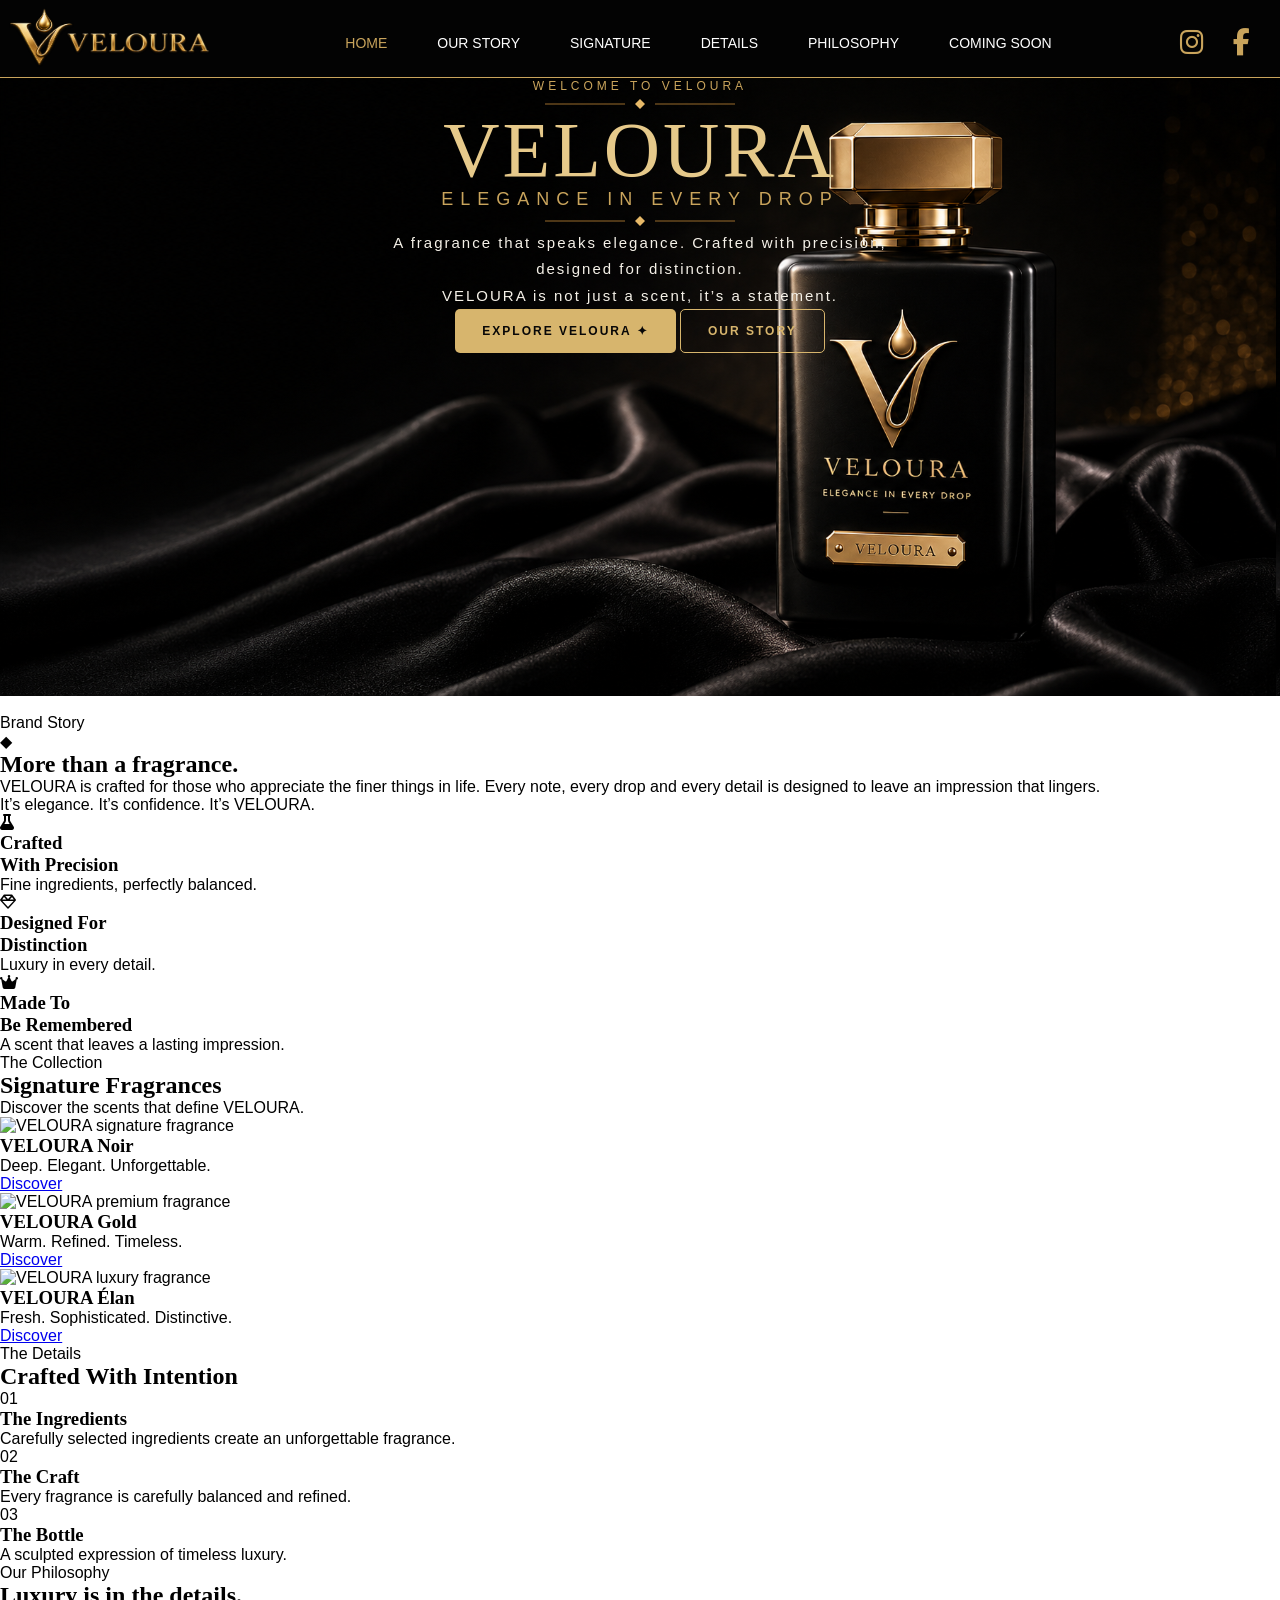
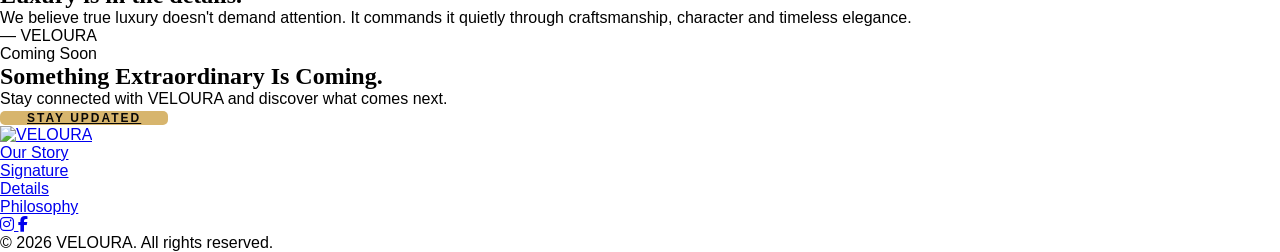
==== index.html @ 7c8a2b3c "Complete with the Hero-text styling" ====
<!doctype html>
<html lang="en">
  <head>
    <meta charset="UTF-8" />

    <meta name="viewport" content="width=device-width, initial-scale=1.0" />

    <meta
      name="description"
      content="VELOURA — Elegance in Every Drop. A luxury fragrance crafted with precision and designed for distinction."
    />

    <meta name="author" content="VELOURA" />

    <title>VELOURA | Elegance in Every Drop</title>

    <link rel="preconnect" href="https://fonts.googleapis.com" />

    <link rel="preconnect" href="https://fonts.gstatic.com" crossorigin />

    <link
      href="https://fonts.googleapis.com/css2?family=Playfair+Display:wght@400;500;600;700&family=Poppins:wght@300;400;500;600&display=swap"
      rel="stylesheet"
    />

    <link
      rel="stylesheet"
      href="https://cdnjs.cloudflare.com/ajax/libs/font-awesome/6.7.2/css/all.min.css"
    />

    <link rel="stylesheet" href="style.css" />
    <link rel="icon" href="Main logo.png" />
  </head>

  <body>
    <header class="site-header">
      <nav class="navbar" aria-label="Main navigation">
        <a href="index.html" class="logo" aria-label="VELOURA Home">
          <img src="Small logo.png" alt="VELOURA" />
        </a>

        <ul class="nav-list">
          <li class="nav-item">
            <a href="#home" class="nav-link" id="active"> Home </a>
          </li>

          <li class="nav-item">
            <a href="#story" class="nav-link"> Our Story </a>
          </li>

          <li class="nav-item">
            <a href="#signature" class="nav-link"> Signature </a>
          </li>

          <li class="nav-item">
            <a href="#details" class="nav-link"> Details </a>
          </li>

          <li class="nav-item">
            <a href="#philosophy" class="nav-link"> Philosophy </a>
          </li>

          <li class="nav-item">
            <a href="#coming-soon" class="nav-link"> Coming Soon </a>
          </li>
        </ul>

        <div class="social-links">
          <a href="#" class="social-link" aria-label="VELOURA Instagram">
            <i class="fa-brands fa-instagram"></i>
          </a>

          <a href="#" class="social-link" aria-label="VELOURA Facebook">
            <i class="fa-brands fa-facebook-f"></i>
          </a>
        </div>
      </nav>
    </header>

    <main>
      <section class="hero" id="home" aria-labelledby="hero-title">
        <div class="hero-background">
          <div class="hero-content">
            <!-- Small Heading -->
            
            <p class="hero-eyebrow">Welcome to VELOURA</p>
            
            <!-- Decorative Divider -->
            
            <div class="hero-divider" aria-hidden="true">
              <img src="Vector group.png" alt="vector group">
            </div>
            
            <!-- Main Heading -->
            
            <h1 id="hero-title">VELOURA</h1>
            
            <!-- Tagline -->
            
            <p class="hero-tagline">Elegance in Every Drop</p>

            <!-- Decorative Divider -->
            
            <div class="hero-divider" aria-hidden="true">
              <img src="Vector group.png" alt="vector group">
            </div>
            
            <!-- Description -->

            <p class="hero-description">
              A fragrance that speaks elegance. Crafted with precision,<br>designed
              for distinction.

              <br />

              VELOURA is not just a scent, it’s a statement.
            </p>
            
            <div class="hero-actions">
              <button href="#signature" class="btn btn-primary">Explore VELOURA ✦</button>
              <button href="#story" class="btn btn-secondary"> Our Story </button>
            </div>
          </div>
        </div>
      </section>

      <section class="brand-story" id="story" aria-labelledby="story-title">
        <div class="brand-story-container">
          <!-- =========================
                       LARGE LOGO
                ========================== -->

          <div class="brand-logo">
            <img src="./assets/logo-mark.svg" alt="" aria-hidden="true" />
          </div>

          <div class="story-content">
            <p class="section-eyebrow">Brand Story</p>

            <div class="section-divider" aria-hidden="true">
              <span></span>

              <span class="divider-diamond"> ◆ </span>

              <span></span>
            </div>

            <h2 id="story-title">More than a fragrance.</h2>

            <p class="story-description">
              VELOURA is crafted for those who appreciate the finer things in
              life. Every note, every drop and every detail is designed to leave
              an impression that lingers.
            </p>

            <p class="story-highlight">
              It’s elegance. It’s confidence. It’s VELOURA.
            </p>
          </div>
          <div class="brand-values">
            <!-- VALUE 01 -->

            <article class="value-card">
              <div class="value-icon" aria-hidden="true">
                <i class="fa-solid fa-flask"></i>
              </div>

              <h3>
                Crafted
                <br />
                With Precision
              </h3>

              <p>Fine ingredients, perfectly balanced.</p>
            </article>

            <!-- VALUE 02 -->

            <article class="value-card">
              <div class="value-icon" aria-hidden="true">
                <i class="fa-regular fa-gem"></i>
              </div>

              <h3>
                Designed For
                <br />
                Distinction
              </h3>

              <p>Luxury in every detail.</p>
            </article>

            <!-- VALUE 03 -->

            <article class="value-card">
              <div class="value-icon" aria-hidden="true">
                <i class="fa-solid fa-crown"></i>
              </div>

              <h3>
                Made To
                <br />
                Be Remembered
              </h3>

              <p>A scent that leaves a lasting impression.</p>
            </article>
          </div>
        </div>
      </section>

      <section
        class="signature"
        id="signature"
        aria-labelledby="signature-title"
      >
        <div class="container">
          <header class="section-header">
            <p class="section-eyebrow">The Collection</p>

            <h2 id="signature-title">Signature Fragrances</h2>

            <p>Discover the scents that define VELOURA.</p>
          </header>

          <div class="product-grid">
            <!-- PRODUCT 01 -->

            <article class="product-card">
              <div class="product-image">
                <img
                  src="./assets/product-01.webp"
                  alt="VELOURA signature fragrance"
                  loading="lazy"
                />
              </div>

              <div class="product-content">
                <h3>VELOURA Noir</h3>

                <p>Deep. Elegant. Unforgettable.</p>

                <a href="#"> Discover </a>
              </div>
            </article>

            <!-- PRODUCT 02 -->

            <article class="product-card">
              <div class="product-image">
                <img
                  src="./assets/product-02.webp"
                  alt="VELOURA premium fragrance"
                  loading="lazy"
                />
              </div>

              <div class="product-content">
                <h3>VELOURA Gold</h3>

                <p>Warm. Refined. Timeless.</p>

                <a href="#"> Discover </a>
              </div>
            </article>

            <!-- PRODUCT 03 -->

            <article class="product-card">
              <div class="product-image">
                <img
                  src="./assets/product-03.webp"
                  alt="VELOURA luxury fragrance"
                  loading="lazy"
                />
              </div>

              <div class="product-content">
                <h3>VELOURA Élan</h3>

                <p>Fresh. Sophisticated. Distinctive.</p>

                <a href="#"> Discover </a>
              </div>
            </article>
          </div>
        </div>
      </section>

      <section class="details" id="details" aria-labelledby="details-title">
        <div class="container">
          <header class="section-header">
            <p class="section-eyebrow">The Details</p>

            <h2 id="details-title">Crafted With Intention</h2>
          </header>

          <div class="details-grid">
            <article class="detail-card">
              <span class="detail-number"> 01 </span>

              <h3>The Ingredients</h3>

              <p>
                Carefully selected ingredients create an unforgettable
                fragrance.
              </p>
            </article>

            <article class="detail-card">
              <span class="detail-number"> 02 </span>

              <h3>The Craft</h3>

              <p>Every fragrance is carefully balanced and refined.</p>
            </article>

            <article class="detail-card">
              <span class="detail-number"> 03 </span>

              <h3>The Bottle</h3>

              <p>A sculpted expression of timeless luxury.</p>
            </article>
          </div>
        </div>
      </section>

      <section
        class="philosophy"
        id="philosophy"
        aria-labelledby="philosophy-title"
      >
        <div class="container philosophy-content">
          <p class="section-eyebrow">Our Philosophy</p>

          <h2 id="philosophy-title">Luxury is in the details.</h2>

          <p>
            We believe true luxury doesn't demand attention. It commands it
            quietly through craftsmanship, character and timeless elegance.
          </p>

          <span class="philosophy-signature"> — VELOURA </span>
        </div>
      </section>

      <section
        class="coming-soon"
        id="coming-soon"
        aria-labelledby="coming-soon-title"
      >
        <div class="container coming-soon-content">
          <p class="section-eyebrow">Coming Soon</p>

          <h2 id="coming-soon-title">Something Extraordinary Is Coming.</h2>

          <p>Stay connected with VELOURA and discover what comes next.</p>

          <a href="#newsletter" class="btn btn-primary"> Stay Updated </a>
        </div>
      </section>
    </main>

    <footer class="site-footer">
      <div class="footer-container">
        <!-- Footer Logo -->

        <a href="#home" class="footer-logo" aria-label="VELOURA Home">
          <img src="./assets/logo.svg" alt="VELOURA" />
        </a>

        <!-- Footer Navigation -->

        <nav class="footer-nav" aria-label="Footer navigation">
          <ul>
            <li>
              <a href="#story"> Our Story </a>
            </li>

            <li>
              <a href="#signature"> Signature </a>
            </li>

            <li>
              <a href="#details"> Details </a>
            </li>

            <li>
              <a href="#philosophy"> Philosophy </a>
            </li>
          </ul>
        </nav>

        <!-- Footer Social -->

        <div class="footer-social">
          <a href="#" aria-label="Instagram">
            <i class="fa-brands fa-instagram"></i>
          </a>

          <a href="#" aria-label="Facebook">
            <i class="fa-brands fa-facebook-f"></i>
          </a>
        </div>
      </div>

      <!-- Copyright -->

      <div class="footer-bottom">
        <p>&copy; 2026 VELOURA. All rights reserved.</p>
      </div>
    </footer>
    <script src="./js/main.js" defer></script>
  </body>
</html>
---- style.css ----
*{
    padding: 0px;
    margin: 0px;
    font-family: "Inter" , sans-serif;
}

:root {
    /* ═══════════════════════════════════════
       VELOURA — GLOBAL COLOR SYSTEM
       ═══════════════════════════════════════ */

    /* ───── Background Colors ───── */
    --bg-primary: #080707;          /* Main website background */
    --bg-navbar: #030303;           /* Navbar */
    --bg-secondary: #11100E;        /* Secondary sections */
    --bg-surface: #171512;          /* Cards / panels */
    --bg-elevated: #211D17;         /* Hover / elevated surfaces */
    --bg-deep: #050505;             /* Deep black areas */


    /* ───── Gold / Brand Colors ───── */
    --gold-primary: #C9A45C;        /* Main gold */
    --gold-light: #E6C98A;          /* Headings / highlights */
    --gold-champagne: #F0D7A0;      /* Bright luxury gold */
    --gold-button: #D7B56D;         /* Primary button */
    --gold-dark: #806735;           /* Borders / muted gold */
    --gold-line: #4B3B20;           /* Thin dividers */
    --gold-glow: rgba(201, 164, 92, 0.25);


    /* ───── Text Colors ───── */
    --text-primary: #F5F1E8;        /* Main text */
    --text-secondary: #B8B1A4;      /* Body / secondary text */
    --text-muted: #817A6E;          /* Muted text */
    --text-dark: #080707;           /* Text on gold buttons */


    /* ───── Border Colors ───── */
    --border-gold: #806735;
    --border-subtle: #2A241B;
    --border-light: rgba(201, 164, 92, 0.28);


    /* ───── Effects ───── */
    --shadow-luxury: 0 20px 60px rgba(0, 0, 0, 0.45);
    --shadow-gold: 0 0 30px rgba(201, 164, 92, 0.12);


    /* ───── Overlay Colors ───── */
    --overlay-dark: rgba(0, 0, 0, 0.55);
    --overlay-navbar: rgba(3, 3, 3, 0.92);
}

h1,h2,h3{
    font-family: "Cormorant Gamorant" , serif;
}

::-webkit-scrollbar {
    width: 7px;
}

::-webkit-scrollbar-track {
    background: #050505;
}

::-webkit-scrollbar-thumb {
    background: #C99A45;
    border-radius: 10px;
}

.navbar{
    background: var(--bg-navbar);
    display: flex;
    justify-content: space-between;
    align-items: center;
    border-bottom: 1px solid var(--gold-primary);
}

.nav-list{
    display: flex;
    justify-content: center;
    align-items: center;
    gap: 50px;
    margin-top: 9px;
    list-style: none;
    text-transform: uppercase;
}

.nav-item a{

    font-size: 14px;
    text-decoration: none;
    color: white;
}

#active{
    color: var(--gold-primary);
}

.social-links{
    display: flex;
    justify-content: center;
    align-items: center;
    margin-top: 9px;
    gap: 29px;
    margin-right: 30px;
}

.social-link{
    color: var(--gold-primary);
    font-size: 27px;
}

.logo img{
    width: 217px;
    height: 73px;
}

.hero-background{
    background: url(Hero-img.png);
    width: 100%;
    height: 618px;
    background-size: contain;
    color: white;
}

.hero-content{
    text-align: center;
}

.hero-eyebrow{
    text-transform: uppercase;
    font-size: 12px;
    font-weight: 500;
    letter-spacing: 4px;
    line-height: 1.4;
    color: var(--gold-primary);
}

#hero-title{
    font-size: 78px;
    font-weight: 500;
    color: var(--gold-light);
    letter-spacing: 3px;
    line-height: 0.95;
}

.hero-tagline{
    font-size: 18px;
    font-weight: 500;
    color: var(--gold-primary);
    letter-spacing: 7px;
    text-transform: uppercase;
    line-height: 1.4;
}

.hero-description{
    font-size: 15px;
    font-weight: 400;
    line-height: 1.75;
    letter-spacing: 2px;
    color: var(--text-primary);
}

.btn{
    font-size: 12px;
    font-weight: 600;
    letter-spacing: 2px;
    text-transform: uppercase;
    border-radius: 5px;
    cursor: pointer;
    padding: 0 27px;
}

.btn-primary{
    background: var(--gold-button);
    height: 44px;
    border: none;
    color: var(--text-dark);
}

.btn-secondary{
    background: transparent;
    height: 44px;
    border: 1.5px solid var(--gold-button);
    color: var(--gold-button);
}
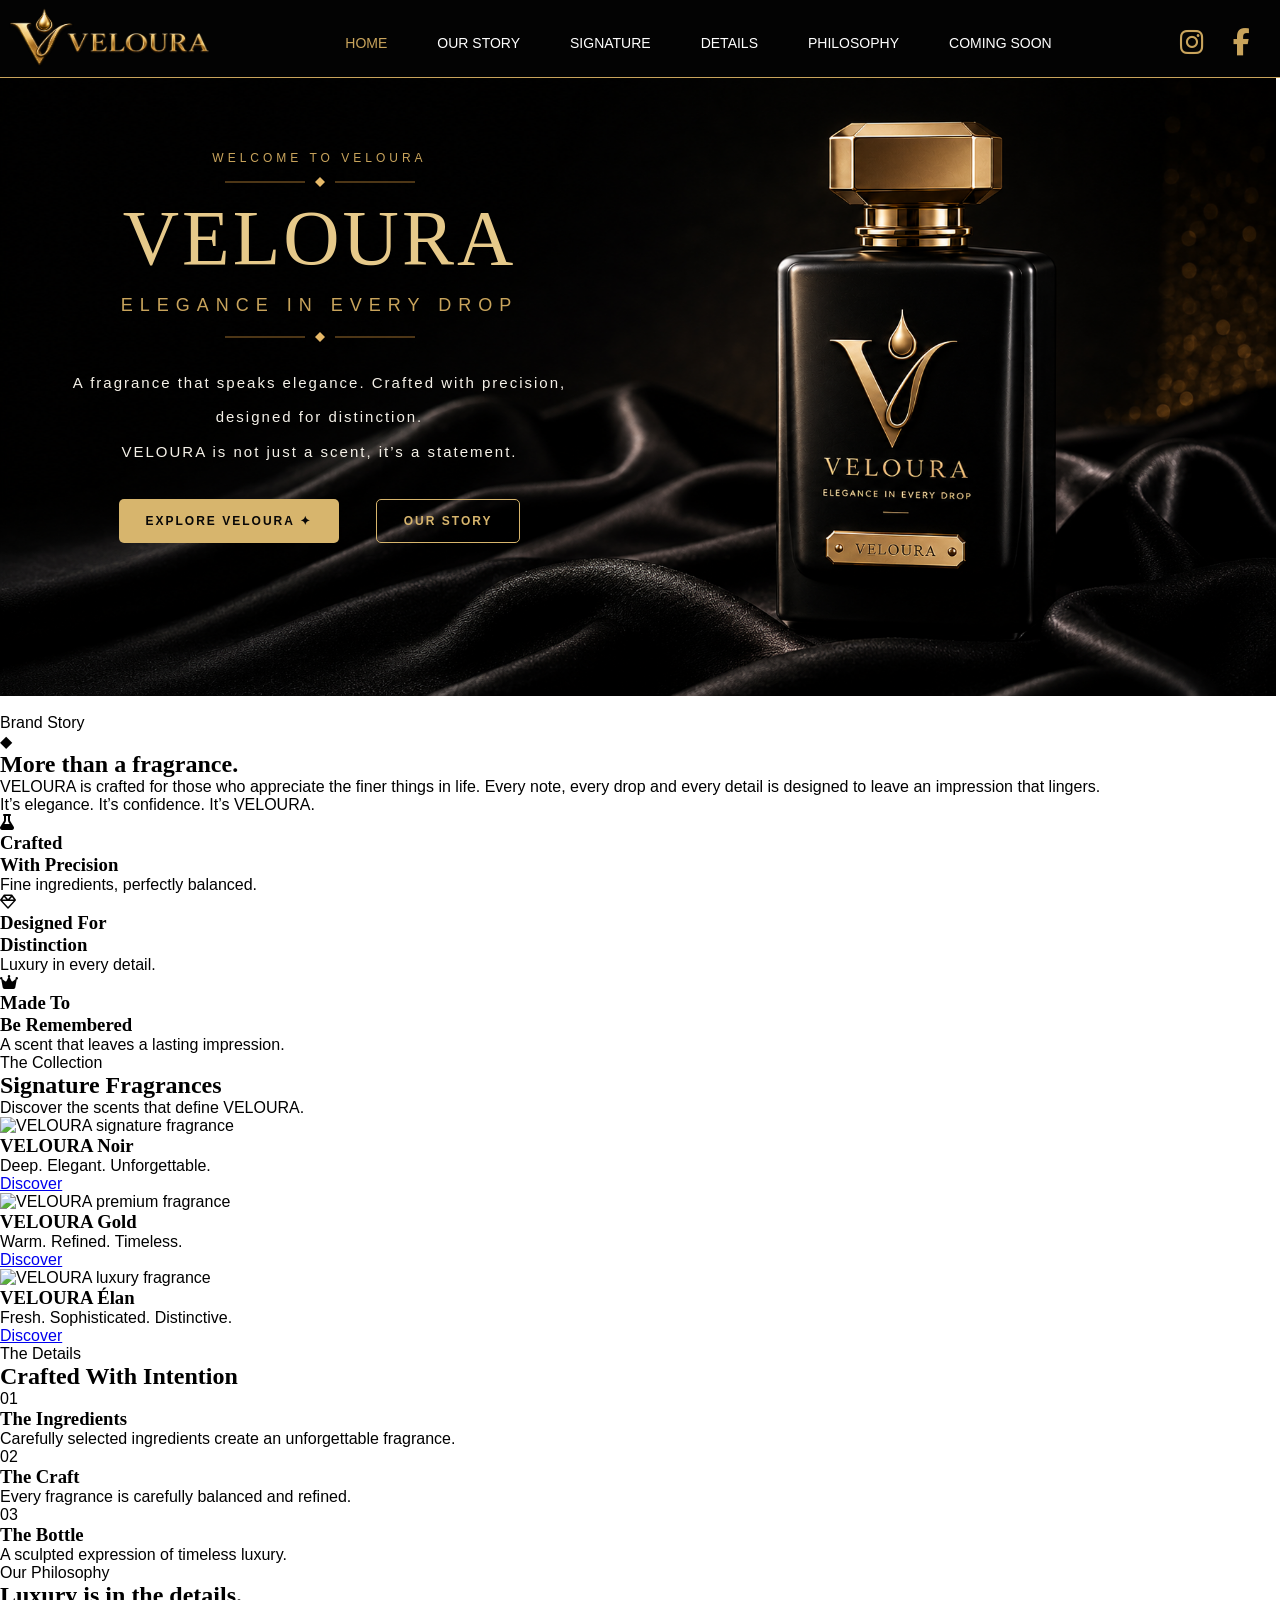
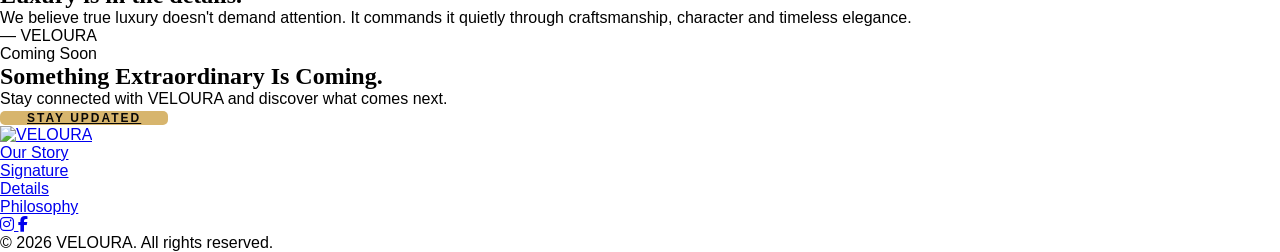
==== commit 8e100084: "Start making the navbar and hero-content responsive" ====
--- a/index.html
+++ b/index.html
@@ -73,7 +73,11 @@
           <a href="#" class="social-link" aria-label="VELOURA Facebook">
             <i class="fa-brands fa-facebook-f"></i>
           </a>
-        </div>
+          <aside class="side-bar social-link">
+            <i class="fa-solid fa-bars"></i>          
+          </aside>
+        </div>
+        
       </nav>
     </header>
 
@@ -123,6 +127,7 @@
           </div>
         </div>
       </section>
+
 
       <section class="brand-story" id="story" aria-labelledby="story-title">
         <div class="brand-story-container">
--- a/style.css
+++ b/style.css
@@ -93,6 +93,10 @@
     color: white;
 }
 
+.side-bar{
+    display: none;
+}
+
 #active{
     color: var(--gold-primary);
 }
@@ -118,14 +122,18 @@
 
 .hero-background{
     background: url(Hero-img.png);
+    background-repeat: no-repeat;
     width: 100%;
     height: 618px;
     background-size: contain;
-    color: white;
+    /* color: white; */
 }
 
 .hero-content{
     text-align: center;
+    width: 495px;
+    padding-top: 66px;
+    padding-left: 72px;
 }
 
 .hero-eyebrow{
@@ -133,7 +141,7 @@
     font-size: 12px;
     font-weight: 500;
     letter-spacing: 4px;
-    line-height: 1.4;
+    line-height: 2.4;
     color: var(--gold-primary);
 }
 
@@ -142,7 +150,7 @@
     font-weight: 500;
     color: var(--gold-light);
     letter-spacing: 3px;
-    line-height: 0.95;
+    line-height: 1.2;
 }
 
 .hero-tagline{
@@ -151,15 +159,24 @@
     color: var(--gold-primary);
     letter-spacing: 7px;
     text-transform: uppercase;
-    line-height: 1.4;
+    line-height: 2.4;
 }
 
 .hero-description{
     font-size: 15px;
     font-weight: 400;
-    line-height: 1.75;
+    line-height: 2.3;
     letter-spacing: 2px;
     color: var(--text-primary);
+    margin-top: 20px;
+}
+
+.hero-actions{
+    margin-top: 30px;
+    display: flex;
+    justify-content: center;
+    align-items: center;
+    gap: 37px;
 }
 
 .btn{
@@ -184,4 +201,37 @@
     height: 44px;
     border: 1.5px solid var(--gold-button);
     color: var(--gold-button);
+}
+
+
+
+
+@media (max-width : 1075px) {
+    .nav-list{
+        gap: 40px;
+    }
+}
+
+
+@media (max-width : 1005px) {
+    .nav-list{
+        gap: 20px;
+    }
+    .hero-content{
+        padding-top: 25px;
+        padding-left: 35px;
+    }
+}
+
+@media (max-width: 914px) {
+    .nav-list{
+        display: none;
+    }
+    .side-bar{
+        display: inline-block;
+        i{
+            font-size: 27px;
+            color: var(--gold-primary);
+        }
+    }
 }
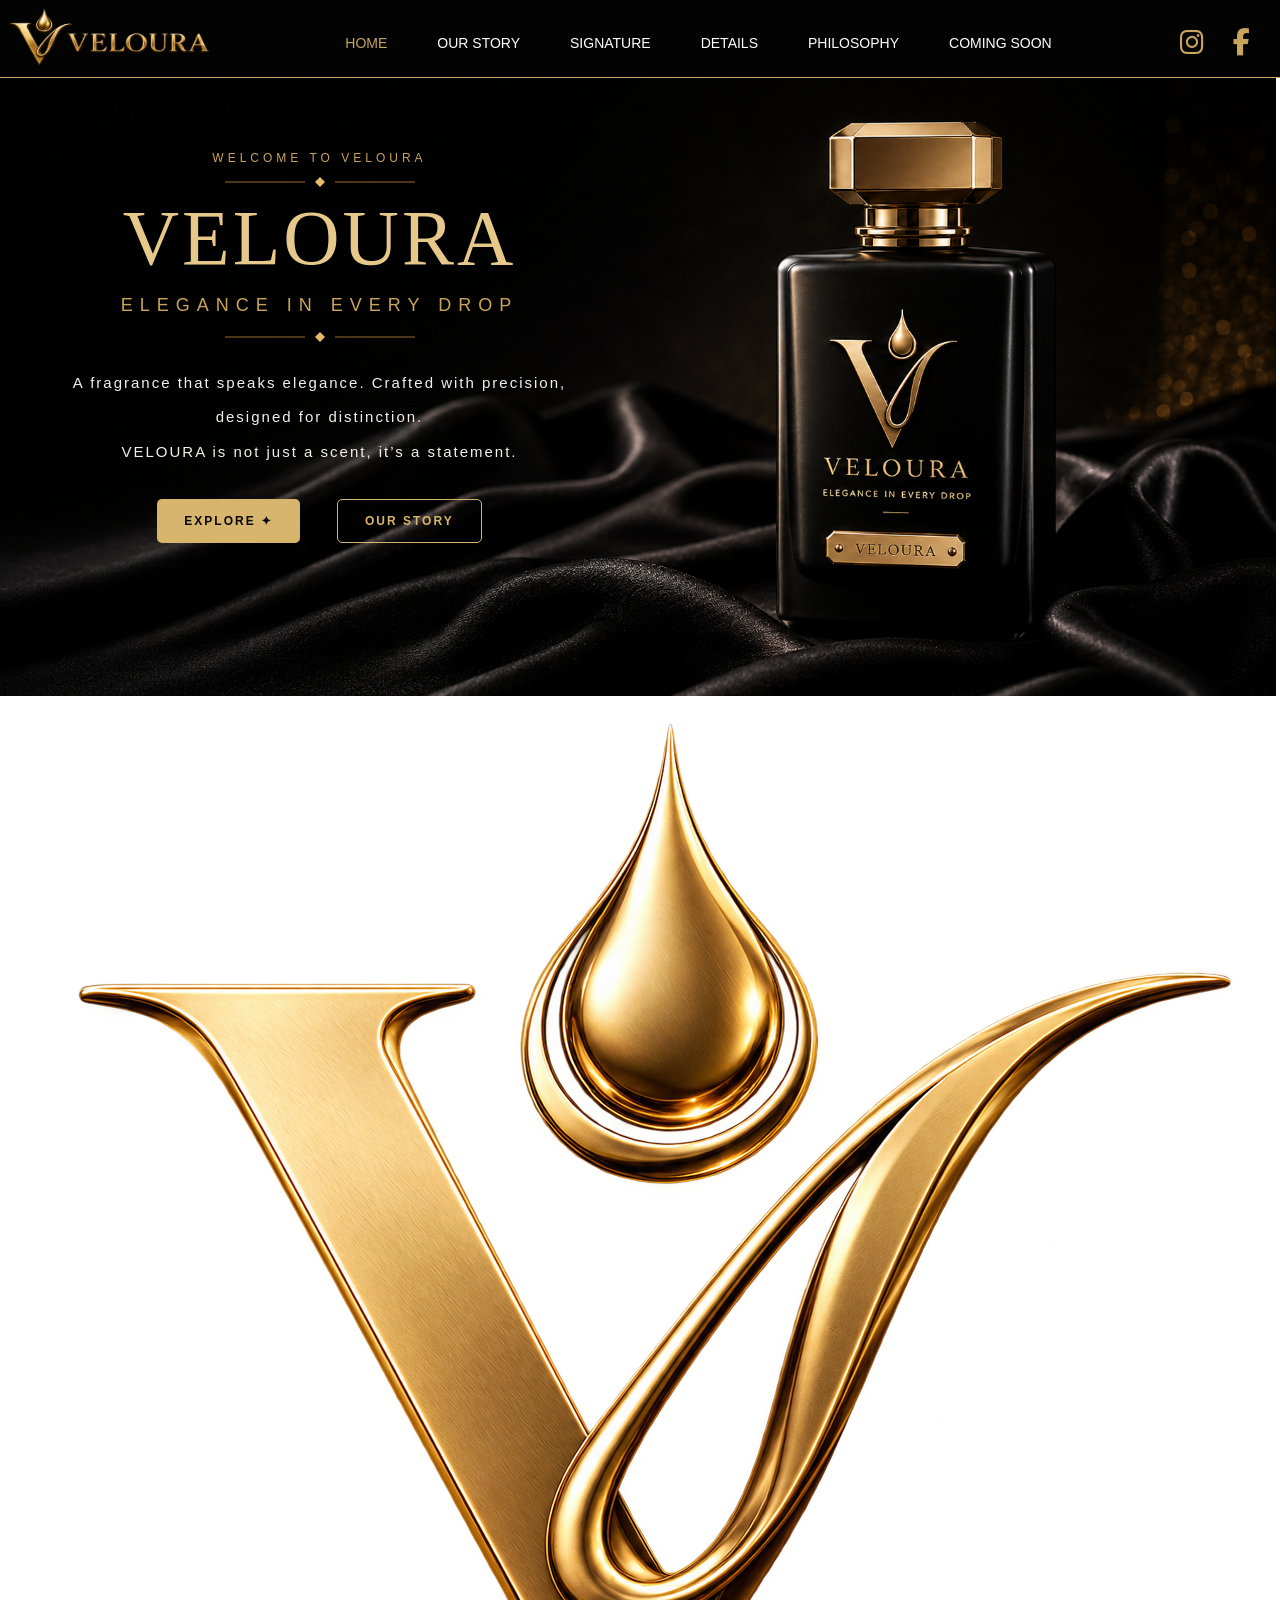
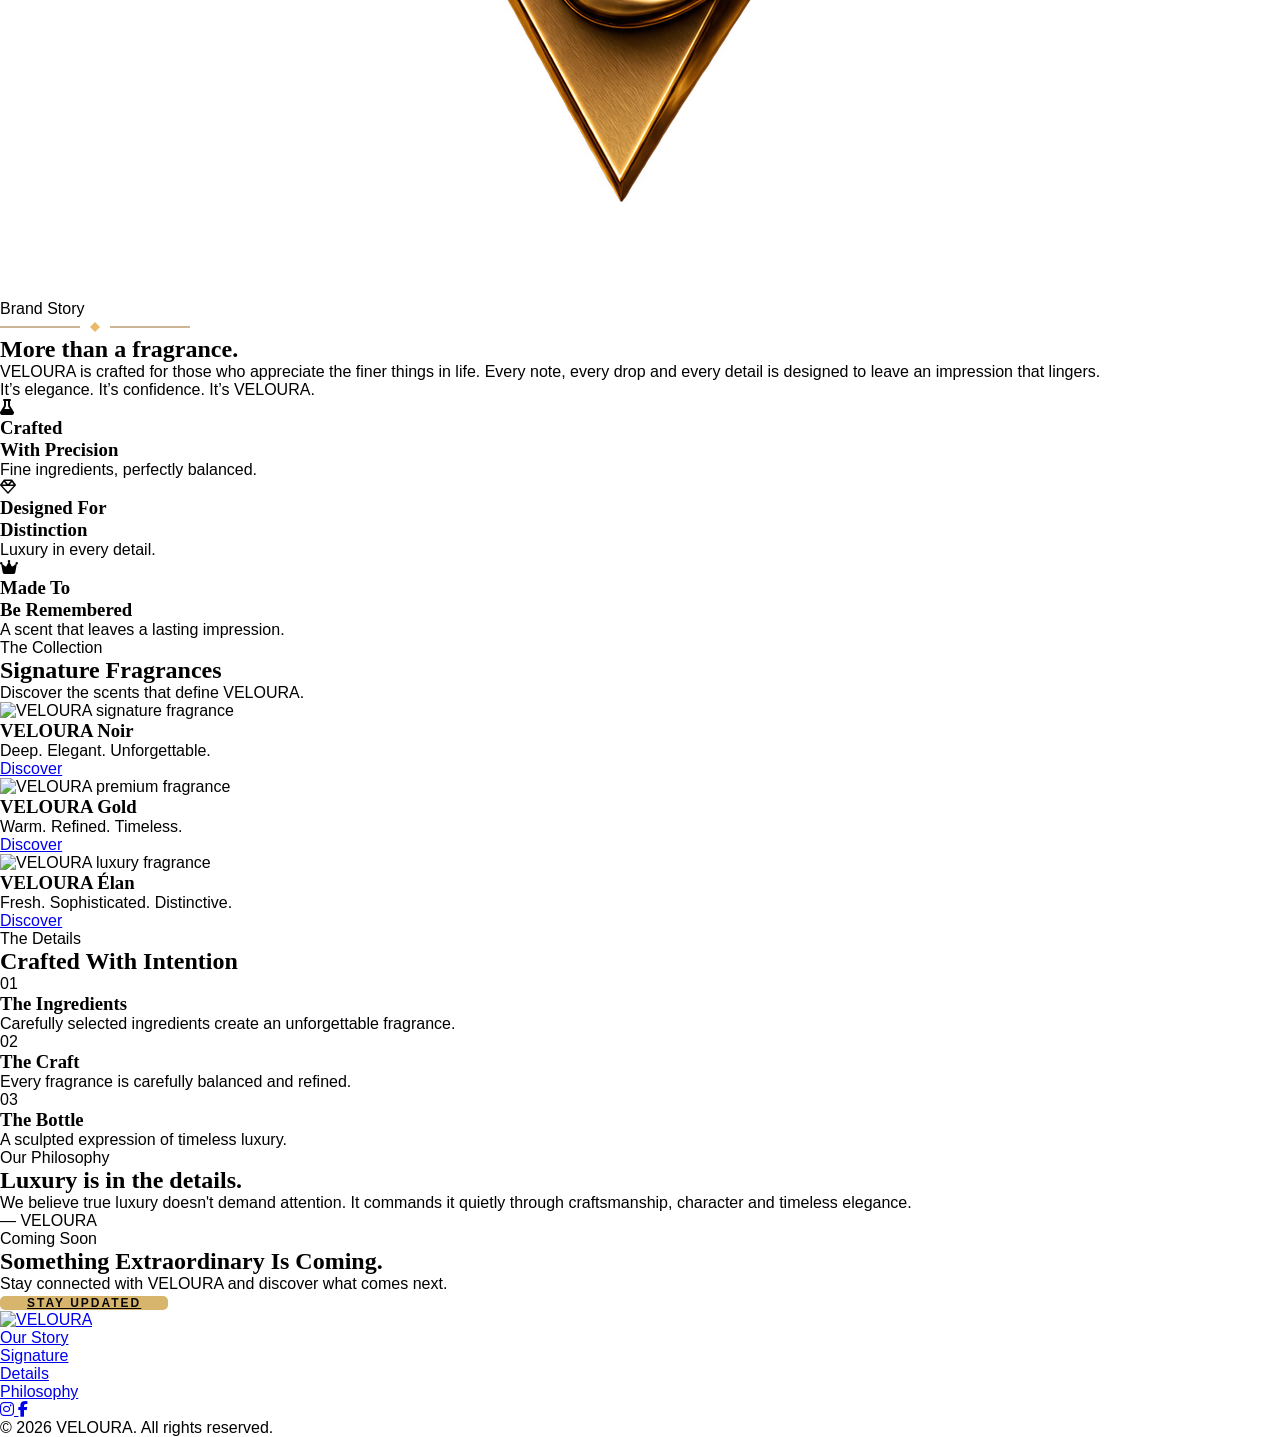
==== commit c914a86e: "completed the hero section with responsive design" ====
--- a/index.html
+++ b/index.html
@@ -121,7 +121,7 @@
             </p>
             
             <div class="hero-actions">
-              <button href="#signature" class="btn btn-primary">Explore VELOURA ✦</button>
+              <button href="#signature" class="btn btn-primary">Explore ✦</button>
               <button href="#story" class="btn btn-secondary"> Our Story </button>
             </div>
           </div>
@@ -131,23 +131,15 @@
 
       <section class="brand-story" id="story" aria-labelledby="story-title">
         <div class="brand-story-container">
-          <!-- =========================
-                       LARGE LOGO
-                ========================== -->
-
           <div class="brand-logo">
-            <img src="./assets/logo-mark.svg" alt="" aria-hidden="true" />
+            <img src="Main logo.png" alt="" aria-hidden="true" />
           </div>
 
           <div class="story-content">
             <p class="section-eyebrow">Brand Story</p>
 
             <div class="section-divider" aria-hidden="true">
-              <span></span>
-
-              <span class="divider-diamond"> ◆ </span>
-
-              <span></span>
+              <img src="Vector group.png" alt="vector group">
             </div>
 
             <h2 id="story-title">More than a fragrance.</h2>
@@ -416,6 +408,6 @@
         <p>&copy; 2026 VELOURA. All rights reserved.</p>
       </div>
     </footer>
-    <script src="./js/main.js" defer></script>
+    <script src="script.js" defer></script>
   </body>
 </html>
--- a/style.css
+++ b/style.css
@@ -210,6 +210,10 @@
     .nav-list{
         gap: 40px;
     }
+    .hero-content{
+        padding-top: 50px;
+        padding-left: 35px;
+    }
 }
 
 
@@ -223,7 +227,7 @@
     }
 }
 
-@media (max-width: 914px) {
+@media (max-width: 930px) {
     .nav-list{
         display: none;
     }
@@ -234,4 +238,52 @@
             color: var(--gold-primary);
         }
     }
-}+    .hero-eyebrow{
+        font-size: 9px;
+    }
+    #hero-title{
+        font-size: 70px;
+    }
+    .hero-tagline{
+        font-size: 15px;
+    }
+    .hero-description{
+        font-size: 13px;
+    }
+    .hero-content{
+        /* padding-top: 25px; */
+        padding-left: 25px;
+    }
+    .btn-primary{
+        width: 143px;
+    }
+}
+
+
+@media (max-width: 860px) {
+    .hero-background{
+        background-size: fit;
+    }
+    .hero-eyebrow{
+        font-size: 8px;
+    }
+    #hero-title{
+        font-size: 60px;
+    }
+    .hero-tagline{
+        font-size: 9px;
+    }
+    .hero-description{
+        font-size: 10px;
+    }
+    .hero-content{
+        padding-top: 30px;
+        padding-left: 0px;
+    }
+    .btn-primary{
+        width: 143px;
+    }
+    .hero-actions{
+        margin-top: 20px;
+    }
+}
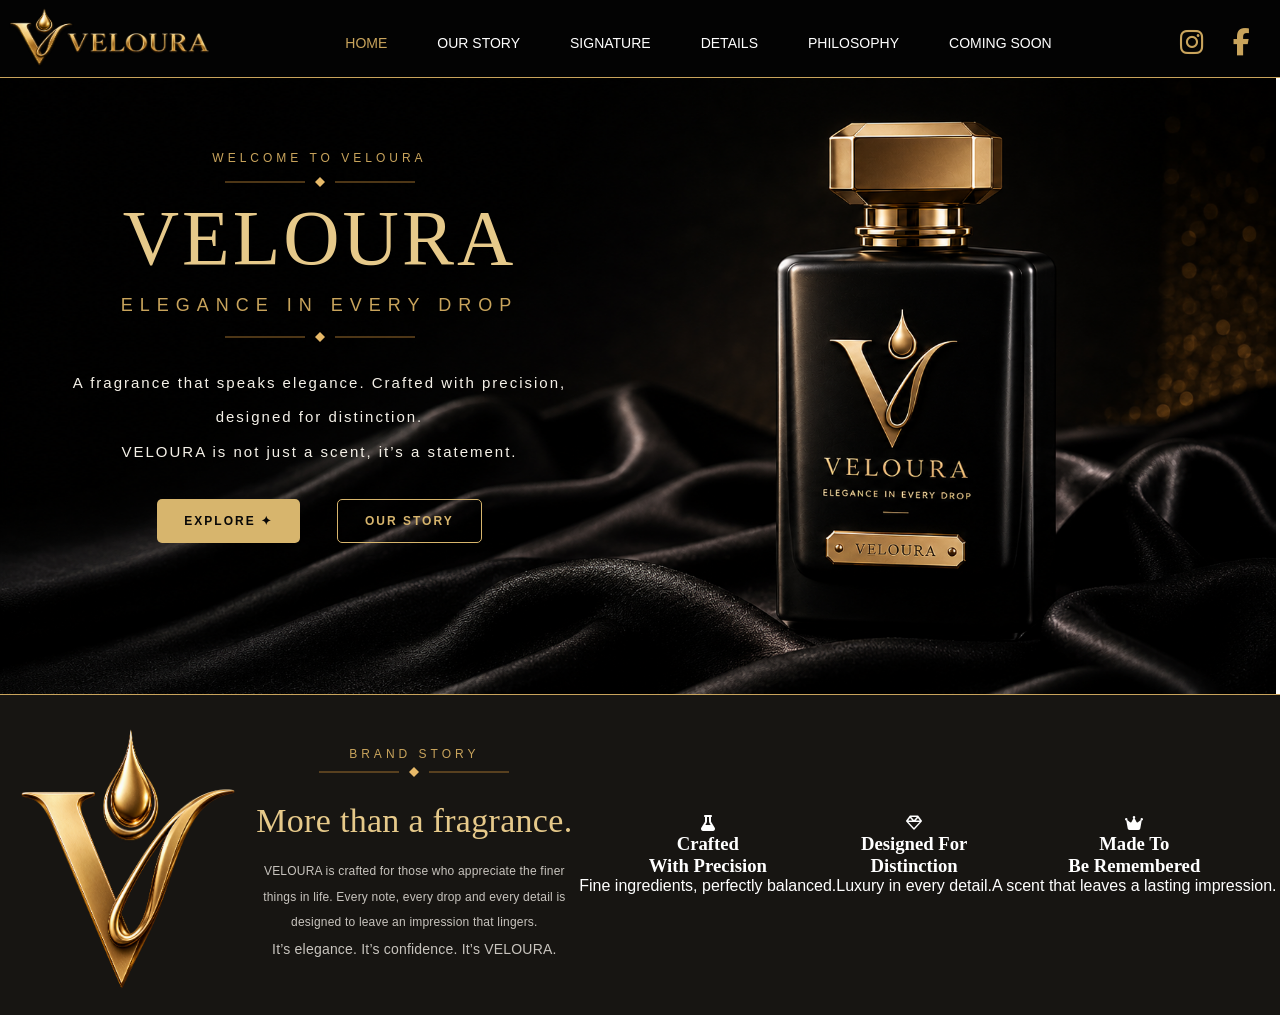
==== commit 753a060e: "Starting with the our story section" ====
--- a/index.html
+++ b/index.html
@@ -145,8 +145,8 @@
             <h2 id="story-title">More than a fragrance.</h2>
 
             <p class="story-description">
-              VELOURA is crafted for those who appreciate the finer things in
-              life. Every note, every drop and every detail is designed to leave
+              VELOURA is crafted for those who appreciate the finer<Br>things in
+              life. Every note, every drop and every detail is<br>designed to leave
               an impression that lingers.
             </p>
 
@@ -205,209 +205,6 @@
           </div>
         </div>
       </section>
-
-      <section
-        class="signature"
-        id="signature"
-        aria-labelledby="signature-title"
-      >
-        <div class="container">
-          <header class="section-header">
-            <p class="section-eyebrow">The Collection</p>
-
-            <h2 id="signature-title">Signature Fragrances</h2>
-
-            <p>Discover the scents that define VELOURA.</p>
-          </header>
-
-          <div class="product-grid">
-            <!-- PRODUCT 01 -->
-
-            <article class="product-card">
-              <div class="product-image">
-                <img
-                  src="./assets/product-01.webp"
-                  alt="VELOURA signature fragrance"
-                  loading="lazy"
-                />
-              </div>
-
-              <div class="product-content">
-                <h3>VELOURA Noir</h3>
-
-                <p>Deep. Elegant. Unforgettable.</p>
-
-                <a href="#"> Discover </a>
-              </div>
-            </article>
-
-            <!-- PRODUCT 02 -->
-
-            <article class="product-card">
-              <div class="product-image">
-                <img
-                  src="./assets/product-02.webp"
-                  alt="VELOURA premium fragrance"
-                  loading="lazy"
-                />
-              </div>
-
-              <div class="product-content">
-                <h3>VELOURA Gold</h3>
-
-                <p>Warm. Refined. Timeless.</p>
-
-                <a href="#"> Discover </a>
-              </div>
-            </article>
-
-            <!-- PRODUCT 03 -->
-
-            <article class="product-card">
-              <div class="product-image">
-                <img
-                  src="./assets/product-03.webp"
-                  alt="VELOURA luxury fragrance"
-                  loading="lazy"
-                />
-              </div>
-
-              <div class="product-content">
-                <h3>VELOURA Élan</h3>
-
-                <p>Fresh. Sophisticated. Distinctive.</p>
-
-                <a href="#"> Discover </a>
-              </div>
-            </article>
-          </div>
-        </div>
-      </section>
-
-      <section class="details" id="details" aria-labelledby="details-title">
-        <div class="container">
-          <header class="section-header">
-            <p class="section-eyebrow">The Details</p>
-
-            <h2 id="details-title">Crafted With Intention</h2>
-          </header>
-
-          <div class="details-grid">
-            <article class="detail-card">
-              <span class="detail-number"> 01 </span>
-
-              <h3>The Ingredients</h3>
-
-              <p>
-                Carefully selected ingredients create an unforgettable
-                fragrance.
-              </p>
-            </article>
-
-            <article class="detail-card">
-              <span class="detail-number"> 02 </span>
-
-              <h3>The Craft</h3>
-
-              <p>Every fragrance is carefully balanced and refined.</p>
-            </article>
-
-            <article class="detail-card">
-              <span class="detail-number"> 03 </span>
-
-              <h3>The Bottle</h3>
-
-              <p>A sculpted expression of timeless luxury.</p>
-            </article>
-          </div>
-        </div>
-      </section>
-
-      <section
-        class="philosophy"
-        id="philosophy"
-        aria-labelledby="philosophy-title"
-      >
-        <div class="container philosophy-content">
-          <p class="section-eyebrow">Our Philosophy</p>
-
-          <h2 id="philosophy-title">Luxury is in the details.</h2>
-
-          <p>
-            We believe true luxury doesn't demand attention. It commands it
-            quietly through craftsmanship, character and timeless elegance.
-          </p>
-
-          <span class="philosophy-signature"> — VELOURA </span>
-        </div>
-      </section>
-
-      <section
-        class="coming-soon"
-        id="coming-soon"
-        aria-labelledby="coming-soon-title"
-      >
-        <div class="container coming-soon-content">
-          <p class="section-eyebrow">Coming Soon</p>
-
-          <h2 id="coming-soon-title">Something Extraordinary Is Coming.</h2>
-
-          <p>Stay connected with VELOURA and discover what comes next.</p>
-
-          <a href="#newsletter" class="btn btn-primary"> Stay Updated </a>
-        </div>
-      </section>
-    </main>
-
-    <footer class="site-footer">
-      <div class="footer-container">
-        <!-- Footer Logo -->
-
-        <a href="#home" class="footer-logo" aria-label="VELOURA Home">
-          <img src="./assets/logo.svg" alt="VELOURA" />
-        </a>
-
-        <!-- Footer Navigation -->
-
-        <nav class="footer-nav" aria-label="Footer navigation">
-          <ul>
-            <li>
-              <a href="#story"> Our Story </a>
-            </li>
-
-            <li>
-              <a href="#signature"> Signature </a>
-            </li>
-
-            <li>
-              <a href="#details"> Details </a>
-            </li>
-
-            <li>
-              <a href="#philosophy"> Philosophy </a>
-            </li>
-          </ul>
-        </nav>
-
-        <!-- Footer Social -->
-
-        <div class="footer-social">
-          <a href="#" aria-label="Instagram">
-            <i class="fa-brands fa-instagram"></i>
-          </a>
-
-          <a href="#" aria-label="Facebook">
-            <i class="fa-brands fa-facebook-f"></i>
-          </a>
-        </div>
-      </div>
-
-      <!-- Copyright -->
-
-      <div class="footer-bottom">
-        <p>&copy; 2026 VELOURA. All rights reserved.</p>
-      </div>
-    </footer>
     <script src="script.js" defer></script>
   </body>
 </html>
--- a/style.css
+++ b/style.css
@@ -203,7 +203,72 @@
     color: var(--gold-button);
 }
 
-
+.brand-story-container{
+    margin-top: -2px;
+    background: var(--bg-surface);
+    color: white;
+    display: flex;
+    justify-content: space-around;
+    align-items: center;
+    text-align: center;
+    border-top: 1px solid var(--gold-primary);
+}
+.brand-logo img{
+    width: 242px;
+    height: 288px;
+    margin-left: 4px;
+    margin-top: 28px;
+}
+
+.section-eyebrow{
+    text-transform: uppercase;
+    font-size: 12px;
+    font-weight: 500;
+    letter-spacing: 4px;
+    color: var(--gold-primary);
+    line-height: 1.4;
+}
+
+.brand-values{
+    display: flex;
+    justify-content: center;
+    align-items: center;
+}
+
+#story-title{
+    font-family: "Cormorant Garamond", serif;
+    font-size: 34px;
+    font-weight: 500;
+    line-height: 1.2;
+    color: var(--gold-light);
+    text-align: center;
+    margin: 20px 0 18px;
+    letter-spacing: 0.3px;
+}
+
+.story-description{
+    font-size: 12px;
+    font-weight: 300;
+    line-height: 2.1;
+    letter-spacing: 0.2px;
+    color: #C8C4BE;
+}
+
+.story-highlight{
+    font-size: 14px;
+    font-weight: 300;
+    line-height: 2.1;
+    letter-spacing: 0.2px;
+    color: #C8C4BE;
+}
+
+
+
+
+
+
+
+/* Responsive Design */
 
 
 @media (max-width : 1075px) {
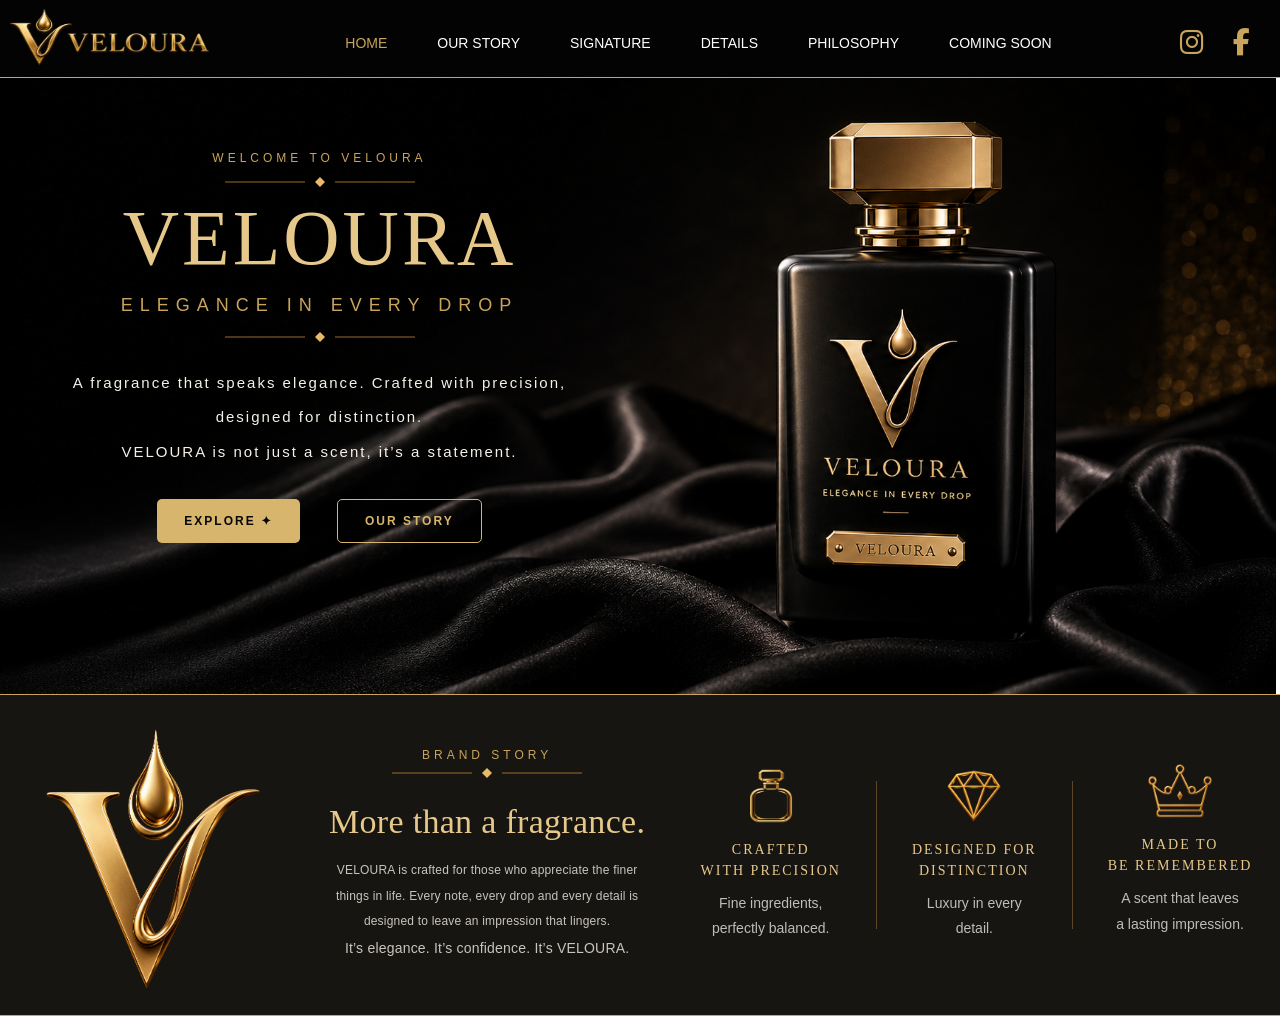
==== commit c1bed0b0: "completed woth the Brand Story section" ====
--- a/index.html
+++ b/index.html
@@ -159,7 +159,8 @@
 
             <article class="value-card">
               <div class="value-icon" aria-hidden="true">
-                <i class="fa-solid fa-flask"></i>
+                <!-- <i class="fa-solid fa-flask"></i> -->
+                 <img src="bottle-icon.png" alt="bottle icon">
               </div>
 
               <h3>
@@ -168,14 +169,17 @@
                 With Precision
               </h3>
 
-              <p>Fine ingredients, perfectly balanced.</p>
+              <p>Fine ingredients,<br>perfectly balanced.</p>
             </article>
+
+            <img src="Vector-horizontal.png" alt="lines">
 
             <!-- VALUE 02 -->
 
             <article class="value-card">
               <div class="value-icon" aria-hidden="true">
-                <i class="fa-regular fa-gem"></i>
+                <!-- <i class="fa-regular fa-gem"></i> -->
+                 <img src="diamond-icon.png" alt="diamond icon">
               </div>
 
               <h3>
@@ -184,14 +188,17 @@
                 Distinction
               </h3>
 
-              <p>Luxury in every detail.</p>
+              <p>Luxury in every<br>detail.</p>
             </article>
 
+            <img src="Vector-horizontal.png" alt="lines">
+
             <!-- VALUE 03 -->
 
             <article class="value-card">
-              <div class="value-icon" aria-hidden="true">
-                <i class="fa-solid fa-crown"></i>
+              <div class="value-icon crown" aria-hidden="true">
+                <!-- <i class="fa-solid fa-crown"></i> -->
+                 <img src="crown-icon.png" alt="crown icon">
               </div>
 
               <h3>
@@ -200,7 +207,7 @@
                 Be Remembered
               </h3>
 
-              <p>A scent that leaves a lasting impression.</p>
+              <p>A scent that leaves<br>a lasting impression.</p>
             </article>
           </div>
         </div>
--- a/style.css
+++ b/style.css
@@ -126,7 +126,6 @@
     width: 100%;
     height: 618px;
     background-size: contain;
-    /* color: white; */
 }
 
 .hero-content{
@@ -212,6 +211,7 @@
     align-items: center;
     text-align: center;
     border-top: 1px solid var(--gold-primary);
+    border-bottom: 1px solid var(--gold-primary);
 }
 .brand-logo img{
     width: 242px;
@@ -229,12 +229,6 @@
     line-height: 1.4;
 }
 
-.brand-values{
-    display: flex;
-    justify-content: center;
-    align-items: center;
-}
-
 #story-title{
     font-family: "Cormorant Garamond", serif;
     font-size: 34px;
@@ -242,8 +236,12 @@
     line-height: 1.2;
     color: var(--gold-light);
     text-align: center;
-    margin: 20px 0 18px;
     letter-spacing: 0.3px;
+    margin-top: 20px;
+}
+
+.story-content{
+    margin-top: 0px;   
 }
 
 .story-description{
@@ -252,6 +250,7 @@
     line-height: 2.1;
     letter-spacing: 0.2px;
     color: #C8C4BE;
+    margin-top: 16px;
 }
 
 .story-highlight{
@@ -262,14 +261,47 @@
     color: #C8C4BE;
 }
 
-
-
-
-
+.brand-values{
+    display: flex;
+    justify-content: center;
+    align-items: center;
+    gap: 35px;
+}
+
+.value-icon img{
+    width: 72px;
+    height: 54px;
+}
+
+.crown{
+    margin-top: -9px;
+}
+
+.value-card h3{
+    font-family: "Cormorant Garamond", serif;
+    color: var(--gold-light);
+    font-size: 14px;
+    font-weight: 500;
+    letter-spacing: 2px;
+    text-transform: uppercase;
+    line-height: 1.5;
+    text-align: center;
+    margin-top: 12px;
+    margin-bottom: 10px;
+}
+
+.value-card p{
+    font-family: Arial, sans-serif;
+    color: #bdbdbd;
+    font-size: 14px;
+    font-weight: 400;
+    line-height: 1.8;
+    text-align: center;
+    max-width: 180px;
+}
 
 
 /* Responsive Design */
-
 
 @media (max-width : 1075px) {
     .nav-list{
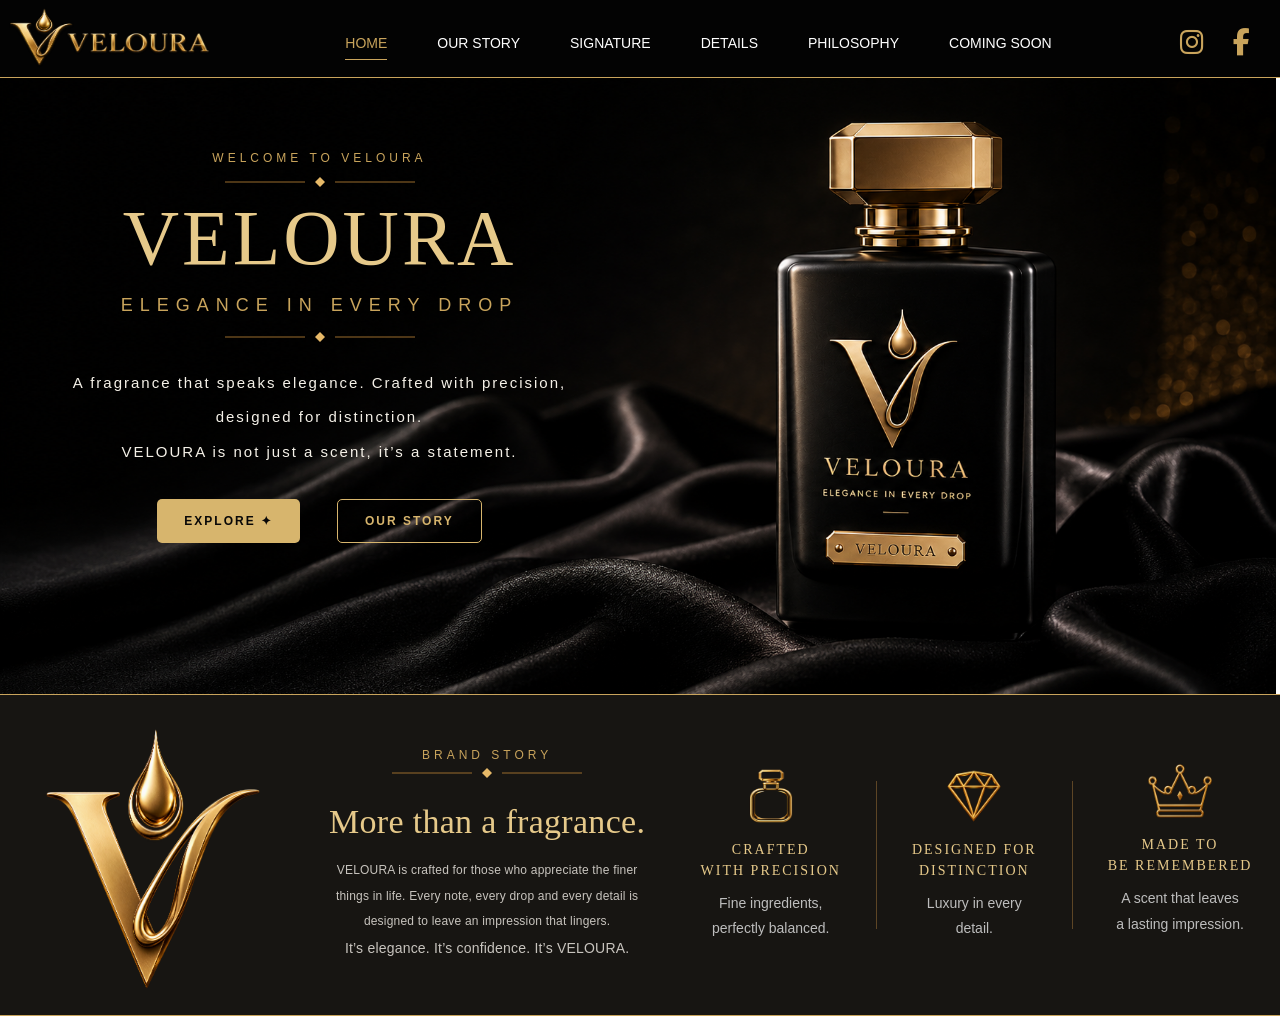
==== commit 029751c3: "Improve the Responsive design and add the Assets  file" ====
--- a/index.html
+++ b/index.html
@@ -29,14 +29,14 @@
     />
 
     <link rel="stylesheet" href="style.css" />
-    <link rel="icon" href="Main logo.png" />
+    <link rel="icon" href="Assets/Main logo.png" />
   </head>
 
   <body>
     <header class="site-header">
       <nav class="navbar" aria-label="Main navigation">
         <a href="index.html" class="logo" aria-label="VELOURA Home">
-          <img src="Small logo.png" alt="VELOURA" />
+          <img src="Assets/Small logo.png" alt="VELOURA" />
         </a>
 
         <ul class="nav-list">
@@ -92,7 +92,7 @@
             <!-- Decorative Divider -->
             
             <div class="hero-divider" aria-hidden="true">
-              <img src="Vector group.png" alt="vector group">
+              <img src="Assets/Vector group.png" alt="vector group">
             </div>
             
             <!-- Main Heading -->
@@ -106,7 +106,7 @@
             <!-- Decorative Divider -->
             
             <div class="hero-divider" aria-hidden="true">
-              <img src="Vector group.png" alt="vector group">
+              <img src="Assets/Vector group.png" alt="vector group">
             </div>
             
             <!-- Description -->
@@ -132,14 +132,14 @@
       <section class="brand-story" id="story" aria-labelledby="story-title">
         <div class="brand-story-container">
           <div class="brand-logo">
-            <img src="Main logo.png" alt="" aria-hidden="true" />
+            <a href="index.html"><img src="Assets/Main logo.png" alt="" aria-hidden="true" /></a>
           </div>
 
           <div class="story-content">
             <p class="section-eyebrow">Brand Story</p>
 
             <div class="section-divider" aria-hidden="true">
-              <img src="Vector group.png" alt="vector group">
+              <img src="Assets/Vector group.png" alt="vector group">
             </div>
 
             <h2 id="story-title">More than a fragrance.</h2>
@@ -160,7 +160,7 @@
             <article class="value-card">
               <div class="value-icon" aria-hidden="true">
                 <!-- <i class="fa-solid fa-flask"></i> -->
-                 <img src="bottle-icon.png" alt="bottle icon">
+                 <img src="Assets/bottle-icon.png" alt="bottle icon">
               </div>
 
               <h3>
@@ -172,14 +172,14 @@
               <p>Fine ingredients,<br>perfectly balanced.</p>
             </article>
 
-            <img src="Vector-horizontal.png" alt="lines">
+            <img src="Assets/Vector-horizontal.png" alt="lines">
 
             <!-- VALUE 02 -->
 
             <article class="value-card">
               <div class="value-icon" aria-hidden="true">
                 <!-- <i class="fa-regular fa-gem"></i> -->
-                 <img src="diamond-icon.png" alt="diamond icon">
+                 <img src="Assets/diamond-icon.png" alt="diamond icon">
               </div>
 
               <h3>
@@ -191,14 +191,14 @@
               <p>Luxury in every<br>detail.</p>
             </article>
 
-            <img src="Vector-horizontal.png" alt="lines">
+            <img src="Assets/Vector-horizontal.png" alt="lines">
 
             <!-- VALUE 03 -->
 
             <article class="value-card">
               <div class="value-icon crown" aria-hidden="true">
                 <!-- <i class="fa-solid fa-crown"></i> -->
-                 <img src="crown-icon.png" alt="crown icon">
+                 <img src="Assets/crown-icon.png" alt="crown icon">
               </div>
 
               <h3>
--- a/style.css
+++ b/style.css
@@ -74,6 +74,7 @@
     justify-content: space-between;
     align-items: center;
     border-bottom: 1px solid var(--gold-primary);
+    width: 100%;
 }
 
 .nav-list{
@@ -87,10 +88,27 @@
 }
 
 .nav-item a{
-
+    position: relative;
     font-size: 14px;
     text-decoration: none;
     color: white;
+    padding-bottom: 8px;
+}
+
+.nav-item a::after {
+    content: "";
+    position: absolute;
+    left: 0;
+    bottom: 0;
+    width: 0;
+    height: 1px;
+    background-color: var(--gold-primary);
+    transition: width 0.3s ease;
+}
+
+/* On hover */
+.nav-item a:hover::after {
+    width: 100%;
 }
 
 .side-bar{
@@ -99,6 +117,11 @@
 
 #active{
     color: var(--gold-primary);
+    border-bottom: 1.5px solid var(--gold-primary);
+}
+
+#active:hover::after{
+    width: 0;
 }
 
 .social-links{
@@ -113,6 +136,11 @@
 .social-link{
     color: var(--gold-primary);
     font-size: 27px;
+    transition: 0.3s all ease;
+}
+
+.social-link:hover{
+    transform: translateY(-5px);
 }
 
 .logo img{
@@ -121,7 +149,7 @@
 }
 
 .hero-background{
-    background: url(Hero-img.png);
+    background: url(Assets/Hero-img.png);
     background-repeat: no-repeat;
     width: 100%;
     height: 618px;
@@ -186,6 +214,11 @@
     border-radius: 5px;
     cursor: pointer;
     padding: 0 27px;
+    transition: 0.3s all ease;
+}
+
+.btn:hover{
+    transform: translateY(-5px);
 }
 
 .btn-primary{
